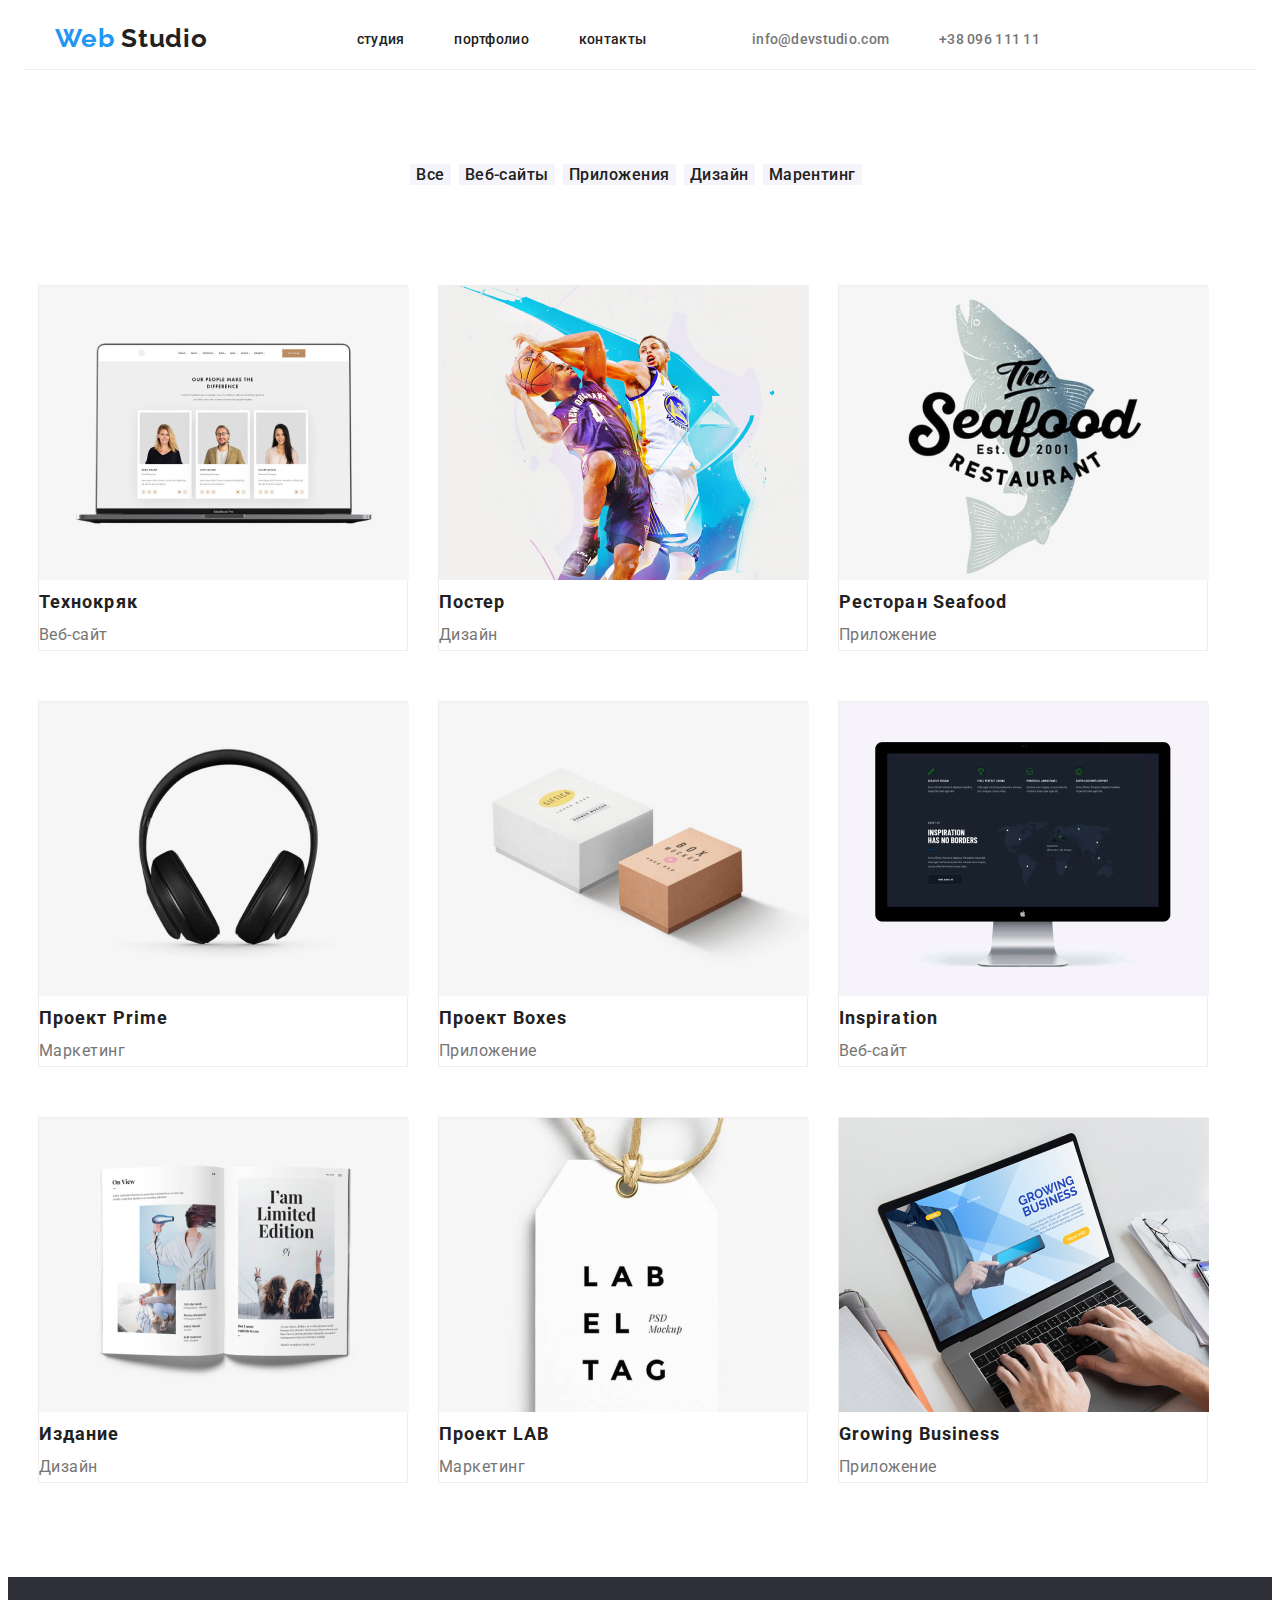
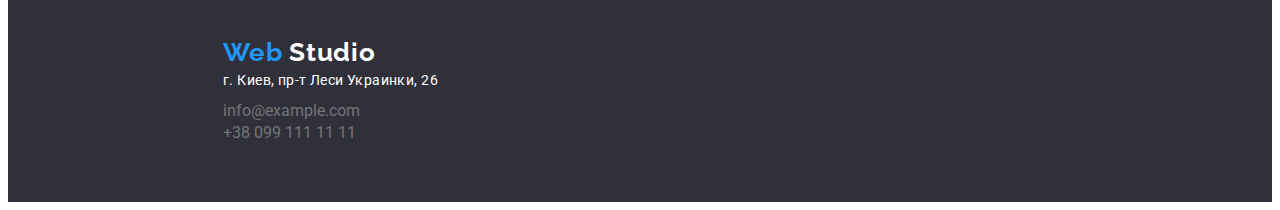
==== portfolio.html @ 95806378 "igormos1" ====
<!DOCTYPE html>
<html lang="en">
<head>
    <meta charset="UTF-8">
    <meta http-equiv="X-UA-Compatible" content="IE=edge">
    <meta name="viewport" content="width=, initial-scale=1.0">
    <title>Document</title>
    <link rel="stylesheet" href="./css/styles.css">
    <link rel="preconnect" href="https://fonts.googleapis.com">
    <link rel="preconnect" href="https://fonts.gstatic.com" crossorigin>
    <link href="https://fonts.googleapis.com/css2?family=Raleway:wght@700&family=Roboto:wght@400;500;700;900&display=swap"
        rel="stylesheet">
</head>
<body>
    <header class="page-heder">

        <div class="container"><a href="./index.html" class="logo">
            <span class="logo-web">Web</span>
            <span class="logo-studio">Studio</span>
        
            <nav>
            <ul class="site-nav">
        
            <li><a href="" class="stud">студия</a></li>
            <li><a href="./portfolio.html" class="portfolio">портфолио</a></li>
            <li><a href="" class="contaction">контакты</a></li>
        
        </ul>
    
        </nav>
    
        
            <ul class="contacts">
                <li><a class="mail" href="mailto:info@devstudio.com">info@devstudio.com</a></li>
                <li><a class="tel" href="tel:+38 096 111 11">+38 096 111 11</a></li>
            </ul>
            

        </div>
        
     </header>

        <section>
            <div class="container-sec">
                    <ul class="but-second">
                 <li class="but-item"><button class="button-second">Все</button></li>
                 <li class="but-item"><button class="button-second">Веб-сайты</button></li>
                 <li class="but-item"><button class="button-second">Приложения</button></li>
                 <li class="but-item"><button class="button-second">Дизайн</button></li>
                 <li class="but-item"><button class="button-second">Марентинг</button></li>
              
              
               </ul>
            </div>
        
        </section>

        <section>
            <ul class="portfolio-type">
                <li class="portfolio-part"><img src="./images/img16.jpg" alt="" width="370">
               <div class="card-name"><h3 class="portfolio-name">Технокряк</h3> </div>
               
                    <div class="card-type"><p class="portfolio-list">Веб-сайт</p> </div>
              
                </li>
               
                <li class="portfolio-part"><img src="./images/img8.jpg" alt="" width="370">
                  <div class="card-name"><h3 class="portfolio-name">Постер</h3></div>
                    
                  <div class="card-type"> <p class="portfolio-list">Дизайн</p><div>
                </li>
                
                
                <li class="portfolio-part"><img src="./images/img9.jpg" alt="" width="370">
                   <div class="card-name"><h3 class="portfolio-name">Ресторан Seafood</h3></div>
                
                   <div class="card-type"><p class="portfolio-list">Приложение</p></div> 
                </li>
                
                
                <li class="portfolio-part"><img src="./images/img10.jpg" alt="" width="370">
               
                  <div class="card-name"><h3 class="portfolio-name">Проект Prime</h3></div>
                  <div class="card-type"><p class="portfolio-list">Маркетинг</p></div> 
               
                </li>
                
                
                <li class="portfolio-part"><img src="./images/img11.jpg" alt="" width="370">
                    <div class="card-name"><h3 class="portfolio-name">Проект Boxes</h3></div>
                    <div class="card-type"><p class="portfolio-list">Приложение</p> </div>
                
                </li>
               
               
                <li class="portfolio-part"><img src="./images/img12.jpg" alt="" width="370">
                  <div class="card-name"><h3 class="portfolio-name">Inspiration</h3></div>
                
                  <div class="card-type"><p class="portfolio-list">Веб-сайт</p></div>
               
                </li>
                
                <li class="portfolio-part"><img src="./images/img13.jpg" alt="" width="370">
                
                  <div class="card-name"><h3 class="portfolio-name">Издание</h3></div>
                   
                  <div class="card-type"><p class="portfolio-list">Дизайн</p></div>
               
                </li>
                
                <li class="portfolio-part"><img src="./images/img14.jpg" alt="" width="370">
                
                   <div class="card-name"><h3 class="portfolio-name">Проект LAB</h3></div>
                
                   <div class="card-type"><p class="portfolio-list">Маркетинг</p></div>
                
                </li>
               
                <li class="portfolio-part"><img src="./images/img15.jpg" alt="" width="370">
                 
                    <div class="card-name"><h3 class="portfolio-name">Growing Business</h3></div>

                    <div class="card-type"><p class="portfolio-list">Приложение</p></div>
               
                </li>
            </ul>
        </section>

        <footer class="footer">
            <div class="container-footer">
            <a href="" class="logo-footer">
                <span class="logo-web">Web</span>
                <span class="studio-footter">Studio</span>
        
                <address class="adres-line">г. Киев, пр-т Леси Украинки, 26</address>
        
                <ul class="contacts-footer">
                    <li><a class="mail" href="">info@example.com</a></li>
                    <li><a class="tel" href="">+38 099 111 11 11</a> </li>
        
                </ul>
        

            </div>
        
        
        
        </footer>
        
        
        
        
        </body>


</body>
</html>
---- css/styles.css ----
:root {
  --primary-text-color: #212121;
  --tittle-text-color: #757575;
  --accent-color: #2196f3;
  --line-color: #ffffff;
  --backbround-coloring: #e5e5e5;
}
a {
  text-decoration: none;
}
ul {
  list-style: none;
  padding: 0;
  margin: 0;
}

body {
  font-family: Roboto;
  background-color: var(--line-color);
  color: var(--primary-text-color);
  list-style: none;
}

.container {
  width: 1200px;
  height: auto;
  padding-right: 15px;
  padding-left: 15px;
  margin-left: auto;
  display: flex;
  justify-content: space-between;
  align-items: center;
}

.logo {
  text-decoration: none;
  display: block;
  color: var(--primary-text-color);
  font-family: Raleway;
  font-style: normal;
  font-weight: bold;
  font-size: 26px;
  line-height: 31px;
  margin: right 93px;
  letter-spacing: 0.03em;
}
.logo:hover,
.logo:focus {
  color: var(--accent-color);
  font-family: raleway;
  text-decoration: none;
  font-weight: bold;
  letter-spacing: 0.03em;
  font-size: 26px;
  text-decoration: none;
  display: block;
}
.site-nav {
  font-weight: 500;
  font-size: 14px;
  line-height: 16px;
  letter-spacing: 0.02em;
  display: flex;
  margin: auto;
}
.site-nav li {
  margin-right: 50px;
}
.contacts {
  font-weight: 500;
  font-size: 14px;
  line-height: 16px;
  letter-spacing: 0.02em;
  display: flex;
}
.tel {
  color: var(--tittle-text-color);
}
.tel:hover {
  color: var(--accent-color);
}
.tel {
  margin-right: 215px;
}

.mail {
  color: var(--tittle-text-color);
}
.mail {
  margin-right: 50px;
}
.mail:hover {
  color: var(--accent-color);
}
.contacts {
  color: var(--tittle-text-color);
}
.contacts:hover {
  color: var(--accent-color);
}
.site-nav:hover {
  color: var(--accent-color);
}
.site-nav {
  text-decoration: none;
  list-style: none;
}

.logo-web {
  color: var(--accent-color);
}
.logo-studio {
  color: var(--primary-text-color);
  margin-right: 93px;
}
.stud {
  color: var(--primary-text-color);
}
.stud:hover {
  color: var(--accent-color);
}
.portfolio {
  color: var(--primary-text-color);
}
.portfolio:hover {
  color: var(--accent-color);
}
.contaction {
  color: var(--primary-text-color);
}
.contaction:hover {
  color: var(--accent-color);
}

.nav {
  display: flex;
  margin-right: 30px;
  align-items: center;
}

.page-heder {
  border-bottom: 1px solid #ececec;
  background-color: var(--line-color);
  width: 1200px;
  padding-right: 15px;
  padding-left: 15px;
  margin: 0 auto;
  padding-bottom: 15px;
  padding-top: 15px;
}
.main-part {
  padding-top: 200px;
  padding-bottom: 280px;
}
.main-text {
  margin-top: 0;
  margin-bottom: 30px;
  text-align: center;
}
.main-part {
  text-align: center;
}
.main-text {
  color: var(--line-color);
  font-weight: 900;
  font-size: 44px;
}
.button-first {
  background-color: var(--accent-color);
  color: var(--line-color);
  font-weight: 700px;
  font-size: 16px;
  line-height: 30px;
  text-align: center;
  letter-spacing: center;
  margin: auto;
  margin-bottom: 200px;
  padding-bottom: 0;
}

.portfolio-name {
  color: var(--primary-text-color);
  font-family: Roboto;
  font-style: normal;
  font-weight: bold;
  font-size: 18px;
  line-height: 36px;
  letter-spacing: 0.06em;
  margin: 0;
  padding: 0;
  text-decoration: none;
}

.portfolio-list {
  color: var(--tittle-text-color);
  font-size: 16px;
  line-height: 30px;
  letter-spacing: 0.03em;
  padding: 0;
  margin: 0;
  text-decoration: none;
}

.portfolio-type {
  list-style: none;
  display: flex;
  flex-wrap: wrap;
  margin: 0;
  padding: 0;
  margin-left: 30px;
  margin-top: 50px;
  margin-bottom: 94px;
}

.portfolio-part {
  width: 370px;
  border: 1px solid #eeeeee;
  box-sizing: border-box;
  margin: left 30px;
  margin-top: 50px;
  margin-right: 30px;
  flex-basis: calc(100% - 90px) / 3;
}
.card-name .card-type {
  padding: 20px 0 4px 24px;
}

.button-second {
  background-color: #f5f4fa;
  color: var(--primary-text-color);
  font-family: Roboto;
  font-style: normal;
  font-weight: 500;
  font-size: 16px;
  line-height: 1, 62;
  text-align: center;
  letter-spacing: 0.03em;
  cursor: pointer;
  border: none;
}
.button-second:hover {
  color: var(--accent-color);
}
.button-second:focus {
  color: var(--line-color);
  background-color: var(--accent-color);
}

.but-item {
  display: flex;
  margin-right: 8px;
  text-align: center;
}
.but-second {
  display: flex;
  justify-content: center;
  margin-top: 94px;
  margin-bottom: 50px;
}

.container-se {
  width: 1200px;
  margin-right: px;
  margin-left: auto;
  display: flex;
  align-items: center;
  margin-top: 94px;
  margin-bottom: 50px;
}

.main-part {
  background-color: #2f303a;
  color: var(--line-color);
}

.section-tittle-list {
  list-style: none;
  display: flex;
  justify-content: center;
  padding: 0px;
  margin: 0px;
  padding-top: 94px;
  padding-bottom: 94px;
}
.section-tittle-list :not(:last-child) {
  margin-right: 30px;
}

.infotmation {
  display: flex;
  margin: 0px;
  padding: 0px;
  display: flex;
  width: 270px;
}
.informing {
  color: var(--primary-text-color);
  font-weight: bold;
  font-size: 14px;
  line-height: 16px;
}

.some-text {
  color: var(--tittle-text-color);
  font-weight: normal;
  font-size: 14px;
  line-height: 24px;
}

.work {
  margin: 0px;
  padding: 0px;
  padding-top: 0px;
  padding-bottom: 50px;
}
.foto-list {
  background-color: var(--line-color);
  list-style: none;

  display: flex;
  justify-content: center;
  padding: 0px;
  margin: 0px;
  padding-top: 50px;
}
.foto-list :not(:last-child) {
  margin-right: 30px;
}
.team-list {
  list-style: none;
  display: flex;
  justify-content: center;
  padding: 0px;
  margin: 0px;
  padding-top: 50px;
  padding-bottom: 94px;
}
.team-list .team-item :not(:last-child) {
  margin-right: 30px;
}

.team-container {
  background-color: #f5f4fa;
  padding-top: 94px;
  padding-bottom: 94px;
}
.work-part {
  color: var(--primary-text-color);
  font-weight: bold;
  font-size: 36px;
  line-height: 42px;
  list-style: none;
  justify-content: center;
  padding: 0px;
  margin: 0px;
  padding-top: 94px;
  padding-bottom: 50px;
  display: flex;
}

.member-first {
  color: var(--primary-text-color);
  font-weight: 500;
  font-size: 16px;
  line-height: 1, 19px;
  text-align: center;
  letter-spacing: 0.03em;
}
.who-is {
  color: var(--tittle-text-color);
  font-size: 16px;
  line-height: 1, 19px;
  letter-spacing: 0.03em;
  text-align: center;
}

.footer {
  background-color: #2f303a;
}
.adres-line {
  color: var(--line-color);
  font-family: Roboto;
  font-style: normal;
  font-weight: normal;
  font-size: 14px;
  line-height: 24px;

  letter-spacing: 0.03em;
}
.studio-footter {
  color: var(--line-color);
}
.logo-footer {
  font-family: Raleway;
  font-style: normal;
  font-weight: bold;
  font-size: 26px;
  line-height: 31px;
  letter-spacing: 0.03em;
  margin: bottom 20px;
}

.contaction-footer {
  color: rgba(255, 255, 255, 0.6);
  font-size: 14px;
  line-height: 24px;
  font-weight: 500;
  font-size: 14px;
  line-height: 16px;
  letter-spacing: 0.02em;
}
.footer {
  padding-top: 60px;
  padding-bottom: 60px;
  padding-left: 215px;
}
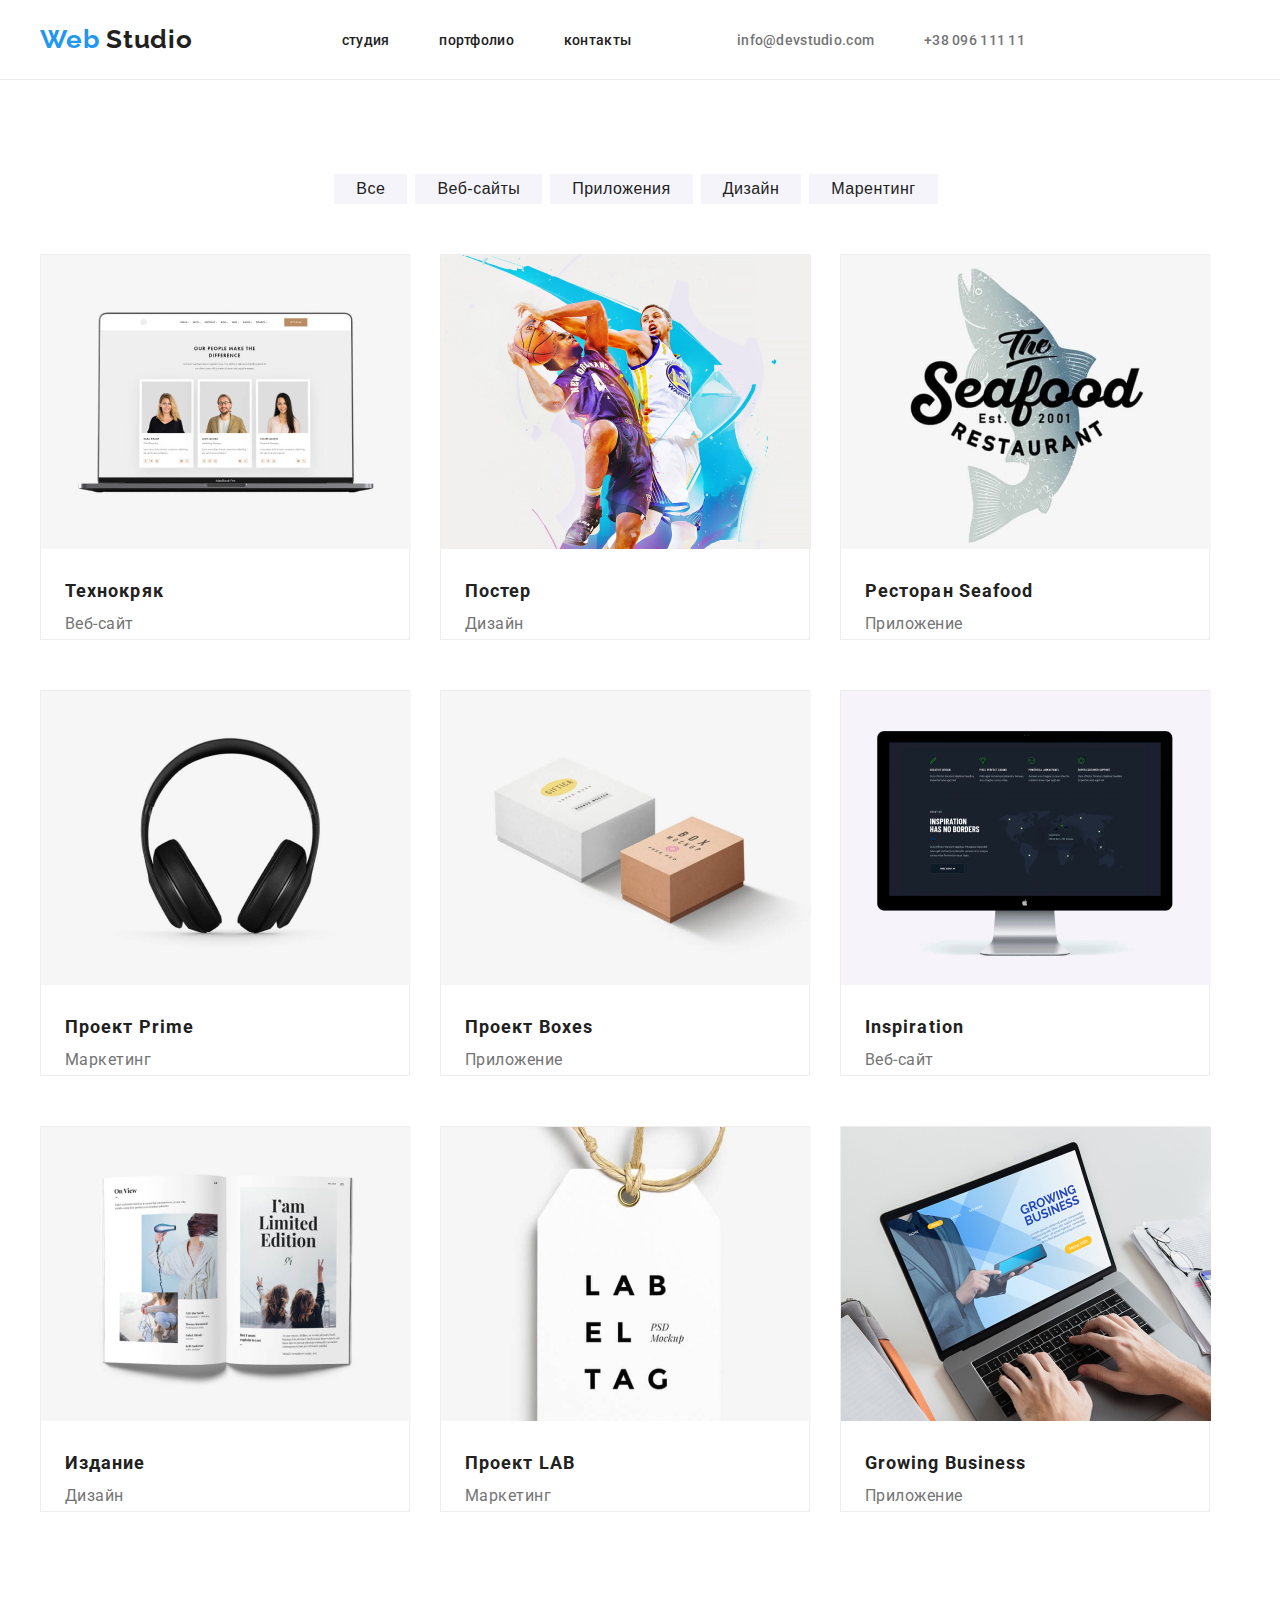
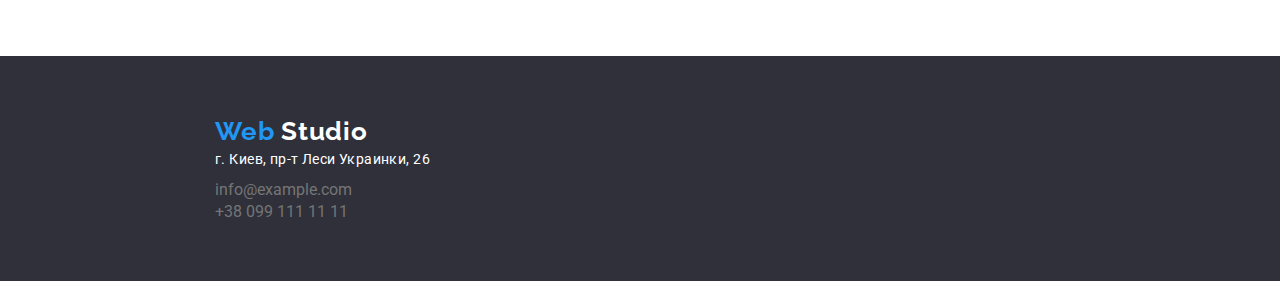
==== commit 571e49bf: "igormos1" ====
--- a/portfolio.html
+++ b/portfolio.html
@@ -40,9 +40,9 @@
         
      </header>
 
-        <section>
-            <div class="container-sec">
-                    <ul class="but-second">
+        <section class="main-pact">
+            <div class="container-se">
+                <ul class="but-second">
                  <li class="but-item"><button class="button-second">Все</button></li>
                  <li class="but-item"><button class="button-second">Веб-сайты</button></li>
                  <li class="but-item"><button class="button-second">Приложения</button></li>
@@ -51,79 +51,91 @@
               
               
                </ul>
-            </div>
         
-        </section>
+        
 
-        <section>
+        
             <ul class="portfolio-type">
                 <li class="portfolio-part"><img src="./images/img16.jpg" alt="" width="370">
-               <div class="card-name"><h3 class="portfolio-name">Технокряк</h3> </div>
-               
-                    <div class="card-type"><p class="portfolio-list">Веб-сайт</p> </div>
+               <div class="card-name">
+                   <h3 class="portfolio-name">Технокряк</h3> 
+                     
+                        <p class="portfolio-list">Веб-сайт</p> 
+                    </div>
               
                 </li>
                
                 <li class="portfolio-part"><img src="./images/img8.jpg" alt="" width="370">
-                  <div class="card-name"><h3 class="portfolio-name">Постер</h3></div>
+                  <div class="card-name">
+                      <h3 class="portfolio-name">Постер</h3>
                     
-                  <div class="card-type"> <p class="portfolio-list">Дизайн</p><div>
+                   <p class="portfolio-list">Дизайн</p><div>
                 </li>
                 
                 
                 <li class="portfolio-part"><img src="./images/img9.jpg" alt="" width="370">
-                   <div class="card-name"><h3 class="portfolio-name">Ресторан Seafood</h3></div>
+                   <div class="card-name">
+                       <h3 class="portfolio-name">Ресторан Seafood</h3>
                 
-                   <div class="card-type"><p class="portfolio-list">Приложение</p></div> 
+                   <p class="portfolio-list">Приложение</p></div> 
                 </li>
                 
                 
                 <li class="portfolio-part"><img src="./images/img10.jpg" alt="" width="370">
                
-                  <div class="card-name"><h3 class="portfolio-name">Проект Prime</h3></div>
-                  <div class="card-type"><p class="portfolio-list">Маркетинг</p></div> 
+                  <div class="card-name">
+                      <h3 class="portfolio-name">Проект Prime</h3>
+                  <p class="portfolio-list">Маркетинг</p></div> 
                
                 </li>
                 
                 
                 <li class="portfolio-part"><img src="./images/img11.jpg" alt="" width="370">
-                    <div class="card-name"><h3 class="portfolio-name">Проект Boxes</h3></div>
-                    <div class="card-type"><p class="portfolio-list">Приложение</p> </div>
+                    <div class="card-name">
+                        <h3 class="portfolio-name">Проект Boxes</h3>
+                    <p class="portfolio-list">Приложение</p> </div>
                 
                 </li>
                
                
                 <li class="portfolio-part"><img src="./images/img12.jpg" alt="" width="370">
-                  <div class="card-name"><h3 class="portfolio-name">Inspiration</h3></div>
+                  <div class="card-name">
+                      <h3 class="portfolio-name">Inspiration</h3>
                 
-                  <div class="card-type"><p class="portfolio-list">Веб-сайт</p></div>
+                  <p class="portfolio-list">Веб-сайт</p></div>
                
                 </li>
                 
                 <li class="portfolio-part"><img src="./images/img13.jpg" alt="" width="370">
                 
-                  <div class="card-name"><h3 class="portfolio-name">Издание</h3></div>
+                  <div class="card-name"><h3 class="portfolio-name">Издание</h3>
                    
-                  <div class="card-type"><p class="portfolio-list">Дизайн</p></div>
+                  <p class="portfolio-list">Дизайн</p></div>
                
                 </li>
                 
                 <li class="portfolio-part"><img src="./images/img14.jpg" alt="" width="370">
                 
-                   <div class="card-name"><h3 class="portfolio-name">Проект LAB</h3></div>
+                   <div class="card-name">
+                       <h3 class="portfolio-name">Проект LAB</h3>
                 
-                   <div class="card-type"><p class="portfolio-list">Маркетинг</p></div>
+                   <p class="portfolio-list">Маркетинг</p></div>
                 
                 </li>
                
                 <li class="portfolio-part"><img src="./images/img15.jpg" alt="" width="370">
                  
-                    <div class="card-name"><h3 class="portfolio-name">Growing Business</h3></div>
+                    <div class="card-name">
+                        <h3 class="portfolio-name">Growing Business</h3>
 
-                    <div class="card-type"><p class="portfolio-list">Приложение</p></div>
+                    <p class="portfolio-list">Приложение</p></div>
                
                 </li>
             </ul>
+            
+            </div>
+                    
+
         </section>
 
         <footer class="footer">
--- a/css/styles.css
+++ b/css/styles.css
@@ -19,6 +19,7 @@
   background-color: var(--line-color);
   color: var(--primary-text-color);
   list-style: none;
+  margin: 0;
 }
 
 .container {
@@ -26,7 +27,10 @@
   height: auto;
   padding-right: 15px;
   padding-left: 15px;
+  padding-bottom: 24px;
+  padding-top: 24px;
   margin-left: auto;
+  margin-right: auto;
   display: flex;
   justify-content: space-between;
   align-items: center;
@@ -41,7 +45,7 @@
   font-weight: bold;
   font-size: 26px;
   line-height: 31px;
-  margin: right 93px;
+
   letter-spacing: 0.03em;
 }
 .logo:hover,
@@ -134,23 +138,18 @@
 
 .nav {
   display: flex;
-  margin-right: 30px;
   align-items: center;
 }
 
 .page-heder {
   border-bottom: 1px solid #ececec;
   background-color: var(--line-color);
-  width: 1200px;
-  padding-right: 15px;
-  padding-left: 15px;
+
   margin: 0 auto;
-  padding-bottom: 15px;
-  padding-top: 15px;
 }
 .main-part {
   padding-top: 200px;
-  padding-bottom: 280px;
+  padding-bottom: 200px;
 }
 .main-text {
   margin-top: 0;
@@ -172,9 +171,7 @@
   font-size: 16px;
   line-height: 30px;
   text-align: center;
-  letter-spacing: center;
   margin: auto;
-  margin-bottom: 200px;
   padding-bottom: 0;
 }
 
@@ -207,9 +204,7 @@
   flex-wrap: wrap;
   margin: 0;
   padding: 0;
-  margin-left: 30px;
-  margin-top: 50px;
-  margin-bottom: 94px;
+  margin-left: 0;
 }
 
 .portfolio-part {
@@ -222,14 +217,17 @@
   flex-basis: calc(100% - 90px) / 3;
 }
 .card-name .card-type {
-  padding: 20px 0 4px 24px;
-}
-
+  padding: 20px 24px 0 24px;
+}
+.card-name {
+  padding: 20px 24px 0 24px;
+}
+.card-type {
+  padding: 20px 0 20px 24px;
+}
 .button-second {
   background-color: #f5f4fa;
   color: var(--primary-text-color);
-  font-family: Roboto;
-  font-style: normal;
   font-weight: 500;
   font-size: 16px;
   line-height: 1, 62;
@@ -237,6 +235,7 @@
   letter-spacing: 0.03em;
   cursor: pointer;
   border: none;
+  padding: 6px 22px 6px 22px;
 }
 .button-second:hover {
   color: var(--accent-color);
@@ -254,18 +253,16 @@
 .but-second {
   display: flex;
   justify-content: center;
+}
+
+.container-se {
+  width: 1200px;
+  margin-right: auto;
+  margin-left: auto;
   margin-top: 94px;
   margin-bottom: 50px;
-}
-
-.container-se {
-  width: 1200px;
-  margin-right: px;
-  margin-left: auto;
-  display: flex;
+  justify-content: space-between;
   align-items: center;
-  margin-top: 94px;
-  margin-bottom: 50px;
 }
 
 .main-part {
@@ -279,20 +276,19 @@
   justify-content: center;
   padding: 0px;
   margin: 0px;
+}
+.section-tittle-list :not(:last-child) {
+  margin-right: 30px;
+}
+
+.information {
+  display: flex;
+  margin: 0px;
+  padding: 0px;
+  display: flex;
   padding-top: 94px;
   padding-bottom: 94px;
 }
-.section-tittle-list :not(:last-child) {
-  margin-right: 30px;
-}
-
-.infotmation {
-  display: flex;
-  margin: 0px;
-  padding: 0px;
-  display: flex;
-  width: 270px;
-}
 .informing {
   color: var(--primary-text-color);
   font-weight: bold;
@@ -311,7 +307,7 @@
   margin: 0px;
   padding: 0px;
   padding-top: 0px;
-  padding-bottom: 50px;
+  padding-bottom: 94px;
 }
 .foto-list {
   background-color: var(--line-color);
@@ -332,8 +328,6 @@
   justify-content: center;
   padding: 0px;
   margin: 0px;
-  padding-top: 50px;
-  padding-bottom: 94px;
 }
 .team-list .team-item :not(:last-child) {
   margin-right: 30px;
@@ -353,9 +347,8 @@
   justify-content: center;
   padding: 0px;
   margin: 0px;
-  padding-top: 94px;
+  display: flex;
   padding-bottom: 50px;
-  display: flex;
 }
 
 .member-first {
@@ -414,3 +407,14 @@
   padding-bottom: 60px;
   padding-left: 215px;
 }
+
+.main-pact {
+  padding-bottom: 94px;
+  display: flex;
+}
+.container-footer {
+  width: 1200px;
+  height: auto;
+  margin-left: auto;
+  margin-right: auto;
+}
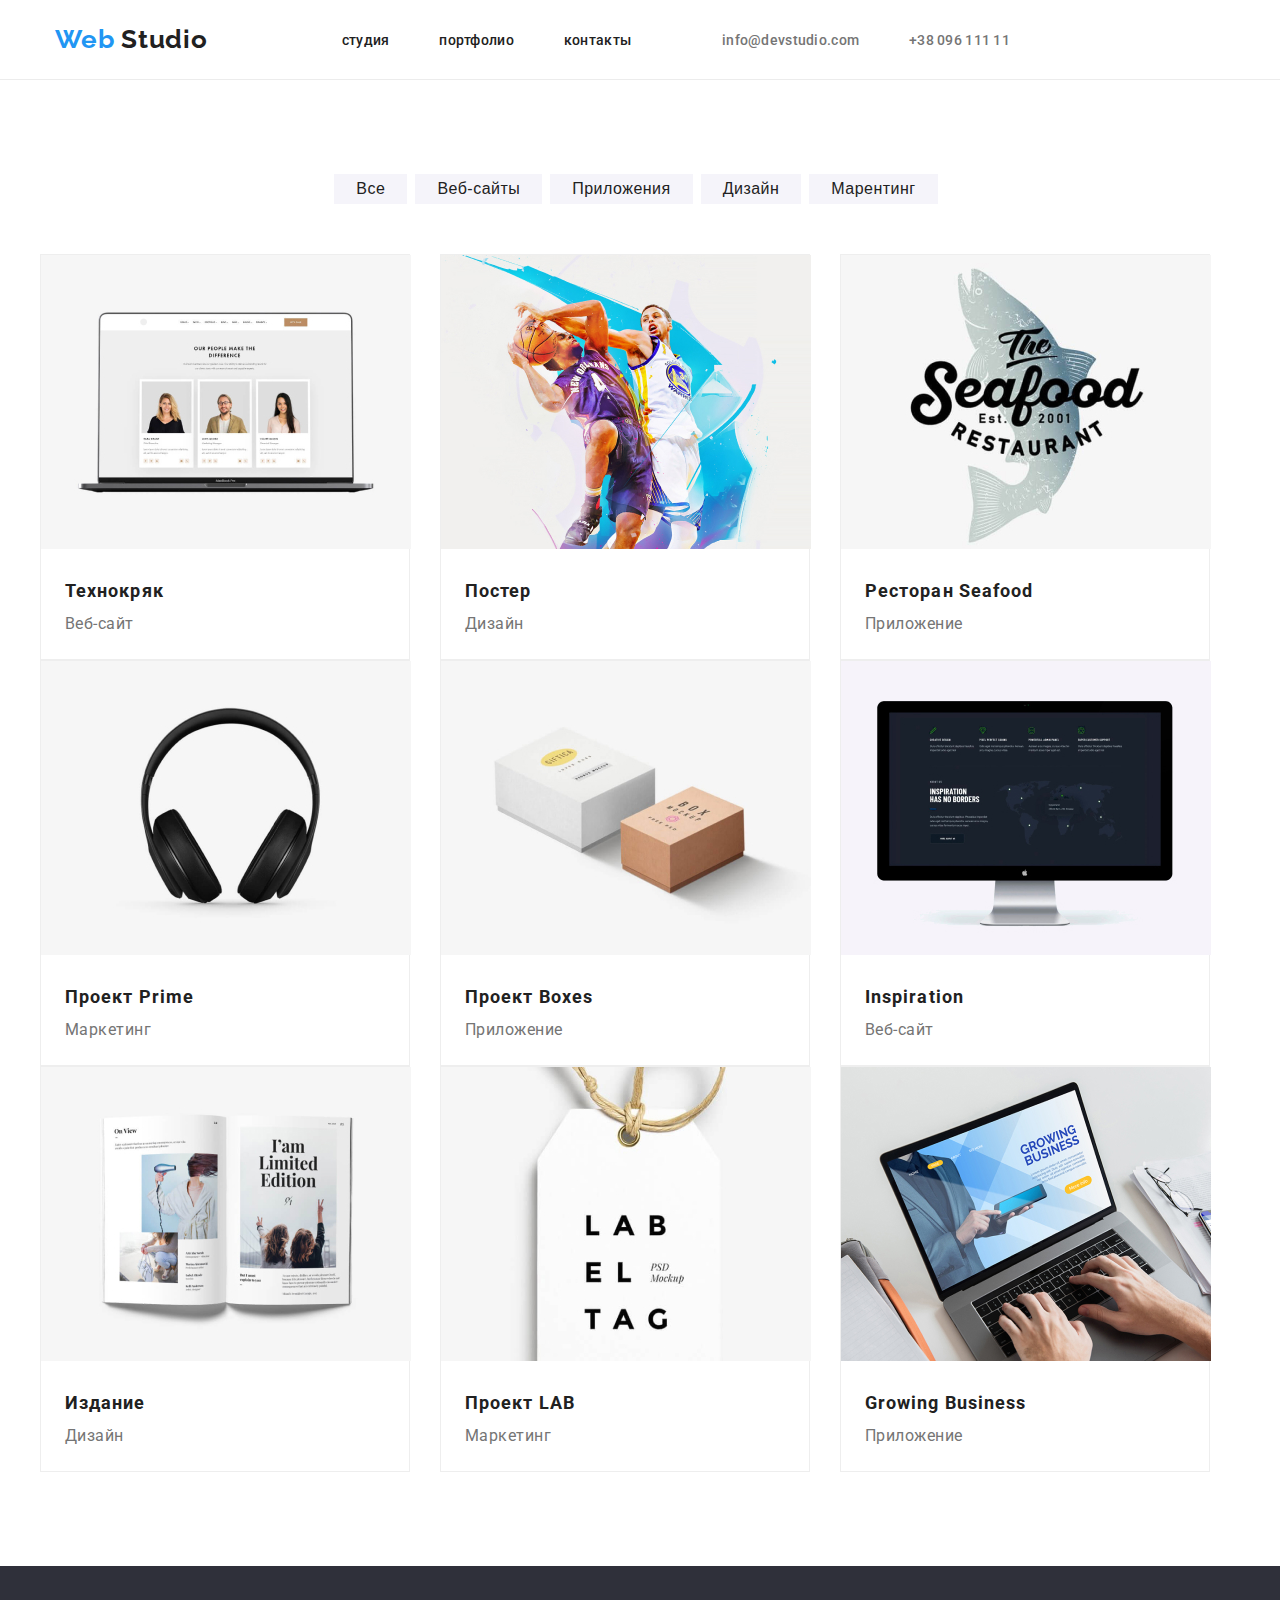
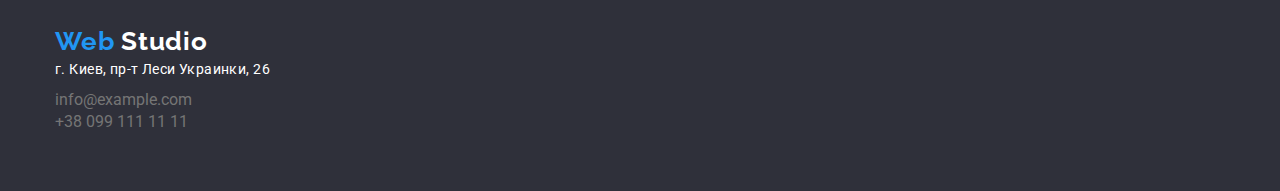
==== commit f157f007: "igormos1" ====
--- a/portfolio.html
+++ b/portfolio.html
@@ -14,20 +14,22 @@
 <body>
     <header class="page-heder">
 
-        <div class="container"><a href="./index.html" class="logo">
+        <div class="container">
+            <div class="vision">
+                <a href="./index.html" class="logo">
             <span class="logo-web">Web</span>
             <span class="logo-studio">Studio</span>
         
-            <nav>
-            <ul class="site-nav">
+            <nav class="navi">
+                <ul class="site-nav">
         
-            <li><a href="" class="stud">студия</a></li>
-            <li><a href="./portfolio.html" class="portfolio">портфолио</a></li>
-            <li><a href="" class="contaction">контакты</a></li>
+                    <li><a href="" class="stud">студия</a></li>
+                    <li><a href="./portfolio.html" class="portfolio">портфолио</a></li>
+                    <li><a href="" class="contaction">контакты</a></li>
         
-        </ul>
+                </ul>
     
-        </nav>
+            </nav>
     
         
             <ul class="contacts">
@@ -36,11 +38,14 @@
             </ul>
             
 
+            </div>
+            
+
         </div>
         
      </header>
 
-        <section class="main-pact">
+        <section class="some-pact">
             <div class="container-se">
                 <ul class="but-second">
                  <li class="but-item"><button class="button-second">Все</button></li>
@@ -139,7 +144,7 @@
         </section>
 
         <footer class="footer">
-            <div class="container-footer">
+            <div class="container">
             <a href="" class="logo-footer">
                 <span class="logo-web">Web</span>
                 <span class="studio-footter">Studio</span>
--- a/css/styles.css
+++ b/css/styles.css
@@ -27,15 +27,19 @@
   height: auto;
   padding-right: 15px;
   padding-left: 15px;
-  padding-bottom: 24px;
-  padding-top: 24px;
   margin-left: auto;
   margin-right: auto;
+  box-sizing: border-box;
+}
+.navi {
+  display: flex;
+}
+.vision {
   display: flex;
   justify-content: space-between;
   align-items: center;
-}
-
+  padding: 24px 0;
+}
 .logo {
   text-decoration: none;
   display: block;
@@ -76,6 +80,9 @@
   line-height: 16px;
   letter-spacing: 0.02em;
   display: flex;
+}
+.contacts li {
+  text-align: right;
 }
 .tel {
   color: var(--tittle-text-color);
@@ -212,7 +219,6 @@
   border: 1px solid #eeeeee;
   box-sizing: border-box;
   margin: left 30px;
-  margin-top: 50px;
   margin-right: 30px;
   flex-basis: calc(100% - 90px) / 3;
 }
@@ -220,7 +226,7 @@
   padding: 20px 24px 0 24px;
 }
 .card-name {
-  padding: 20px 24px 0 24px;
+  padding: 20px 24px 20px 24px;
 }
 .card-type {
   padding: 20px 0 20px 24px;
@@ -253,123 +259,123 @@
 .but-second {
   display: flex;
   justify-content: center;
+  margin-bottom: 50px;
 }
 
 .container-se {
   width: 1200px;
   margin-right: auto;
   margin-left: auto;
-  margin-top: 94px;
+  align-items: center;
+}
+
+.main-part {
+  background-color: #2f303a;
+  color: var(--line-color);
+}
+
+.section-tittle-list {
+  list-style: none;
+  display: flex;
+  justify-content: center;
+  padding: 0px;
+  margin: 0px;
+}
+.section-tittle-list:not(:last-child) {
+  margin-right: 30px;
+}
+
+.information {
+  display: flex;
+  margin: 0px;
+  padding: 0px;
+  display: flex;
+  padding-top: 94px;
+  padding-bottom: 94px;
+}
+.informing {
+  color: var(--primary-text-color);
+  font-weight: bold;
+  font-size: 14px;
+  line-height: 16px;
+}
+
+.some-text {
+  color: var(--tittle-text-color);
+  font-weight: normal;
+  font-size: 14px;
+  line-height: 1.7;
+}
+
+.work {
+  margin: 0px;
+  padding: 0px;
+  padding-top: 0px;
+  padding-bottom: 94px;
+}
+.foto-list {
+  background-color: var(--line-color);
+  list-style: none;
+
+  display: flex;
+  justify-content: center;
+  padding: 0px;
+  margin: 0px;
+}
+.foto-list :not(:last-child) {
+  margin-right: 30px;
+}
+.team-list {
+  list-style: none;
+  display: flex;
+  justify-content: center;
+  padding: 0px;
+  margin: 0px;
+}
+.team {
+  padding-bottom: 50px;
+}
+.team-list .team-item:not(:last-child) {
+  margin-right: 30px;
+}
+
+.work-part {
+  color: var(--primary-text-color);
+  font-weight: bold;
+  font-size: 36px;
+  line-height: 42px;
+  list-style: none;
+  justify-content: center;
+  padding: 0px;
+  margin: 0px;
+  display: flex;
   margin-bottom: 50px;
+}
+
+.member-first {
+  color: var(--primary-text-color);
+  font-weight: 500;
+  font-size: 16px;
+  line-height: 1.18;
+  text-align: center;
+  letter-spacing: 0.03em;
+}
+.who-is {
+  color: var(--tittle-text-color);
+  font-size: 16px;
+  line-height: 1, 19px;
+  letter-spacing: 0.03em;
+  text-align: center;
+}
+
+.footer {
+  background-color: #2f303a;
+  display: flex;
   justify-content: space-between;
   align-items: center;
-}
-
-.main-part {
-  background-color: #2f303a;
-  color: var(--line-color);
-}
-
-.section-tittle-list {
-  list-style: none;
-  display: flex;
-  justify-content: center;
-  padding: 0px;
-  margin: 0px;
-}
-.section-tittle-list :not(:last-child) {
-  margin-right: 30px;
-}
-
-.information {
-  display: flex;
-  margin: 0px;
-  padding: 0px;
-  display: flex;
-  padding-top: 94px;
-  padding-bottom: 94px;
-}
-.informing {
-  color: var(--primary-text-color);
-  font-weight: bold;
-  font-size: 14px;
-  line-height: 16px;
-}
-
-.some-text {
-  color: var(--tittle-text-color);
-  font-weight: normal;
-  font-size: 14px;
-  line-height: 24px;
-}
-
-.work {
-  margin: 0px;
-  padding: 0px;
-  padding-top: 0px;
-  padding-bottom: 94px;
-}
-.foto-list {
-  background-color: var(--line-color);
-  list-style: none;
-
-  display: flex;
-  justify-content: center;
-  padding: 0px;
-  margin: 0px;
-  padding-top: 50px;
-}
-.foto-list :not(:last-child) {
-  margin-right: 30px;
-}
-.team-list {
-  list-style: none;
-  display: flex;
-  justify-content: center;
-  padding: 0px;
-  margin: 0px;
-}
-.team-list .team-item :not(:last-child) {
-  margin-right: 30px;
-}
-
-.team-container {
-  background-color: #f5f4fa;
-  padding-top: 94px;
-  padding-bottom: 94px;
-}
-.work-part {
-  color: var(--primary-text-color);
-  font-weight: bold;
-  font-size: 36px;
-  line-height: 42px;
-  list-style: none;
-  justify-content: center;
-  padding: 0px;
-  margin: 0px;
-  display: flex;
-  padding-bottom: 50px;
-}
-
-.member-first {
-  color: var(--primary-text-color);
-  font-weight: 500;
-  font-size: 16px;
-  line-height: 1, 19px;
-  text-align: center;
-  letter-spacing: 0.03em;
-}
-.who-is {
-  color: var(--tittle-text-color);
-  font-size: 16px;
-  line-height: 1, 19px;
-  letter-spacing: 0.03em;
-  text-align: center;
-}
-
-.footer {
-  background-color: #2f303a;
-}
+  box-sizing: border-box;
+}
+
 .adres-line {
   color: var(--line-color);
   font-family: Roboto;
@@ -405,16 +411,9 @@
 .footer {
   padding-top: 60px;
   padding-bottom: 60px;
-  padding-left: 215px;
-}
-
-.main-pact {
-  padding-bottom: 94px;
-  display: flex;
-}
-.container-footer {
-  width: 1200px;
-  height: auto;
-  margin-left: auto;
-  margin-right: auto;
-}
+}
+
+.some-pact {
+  padding: 94px 0;
+  display: flex;
+}
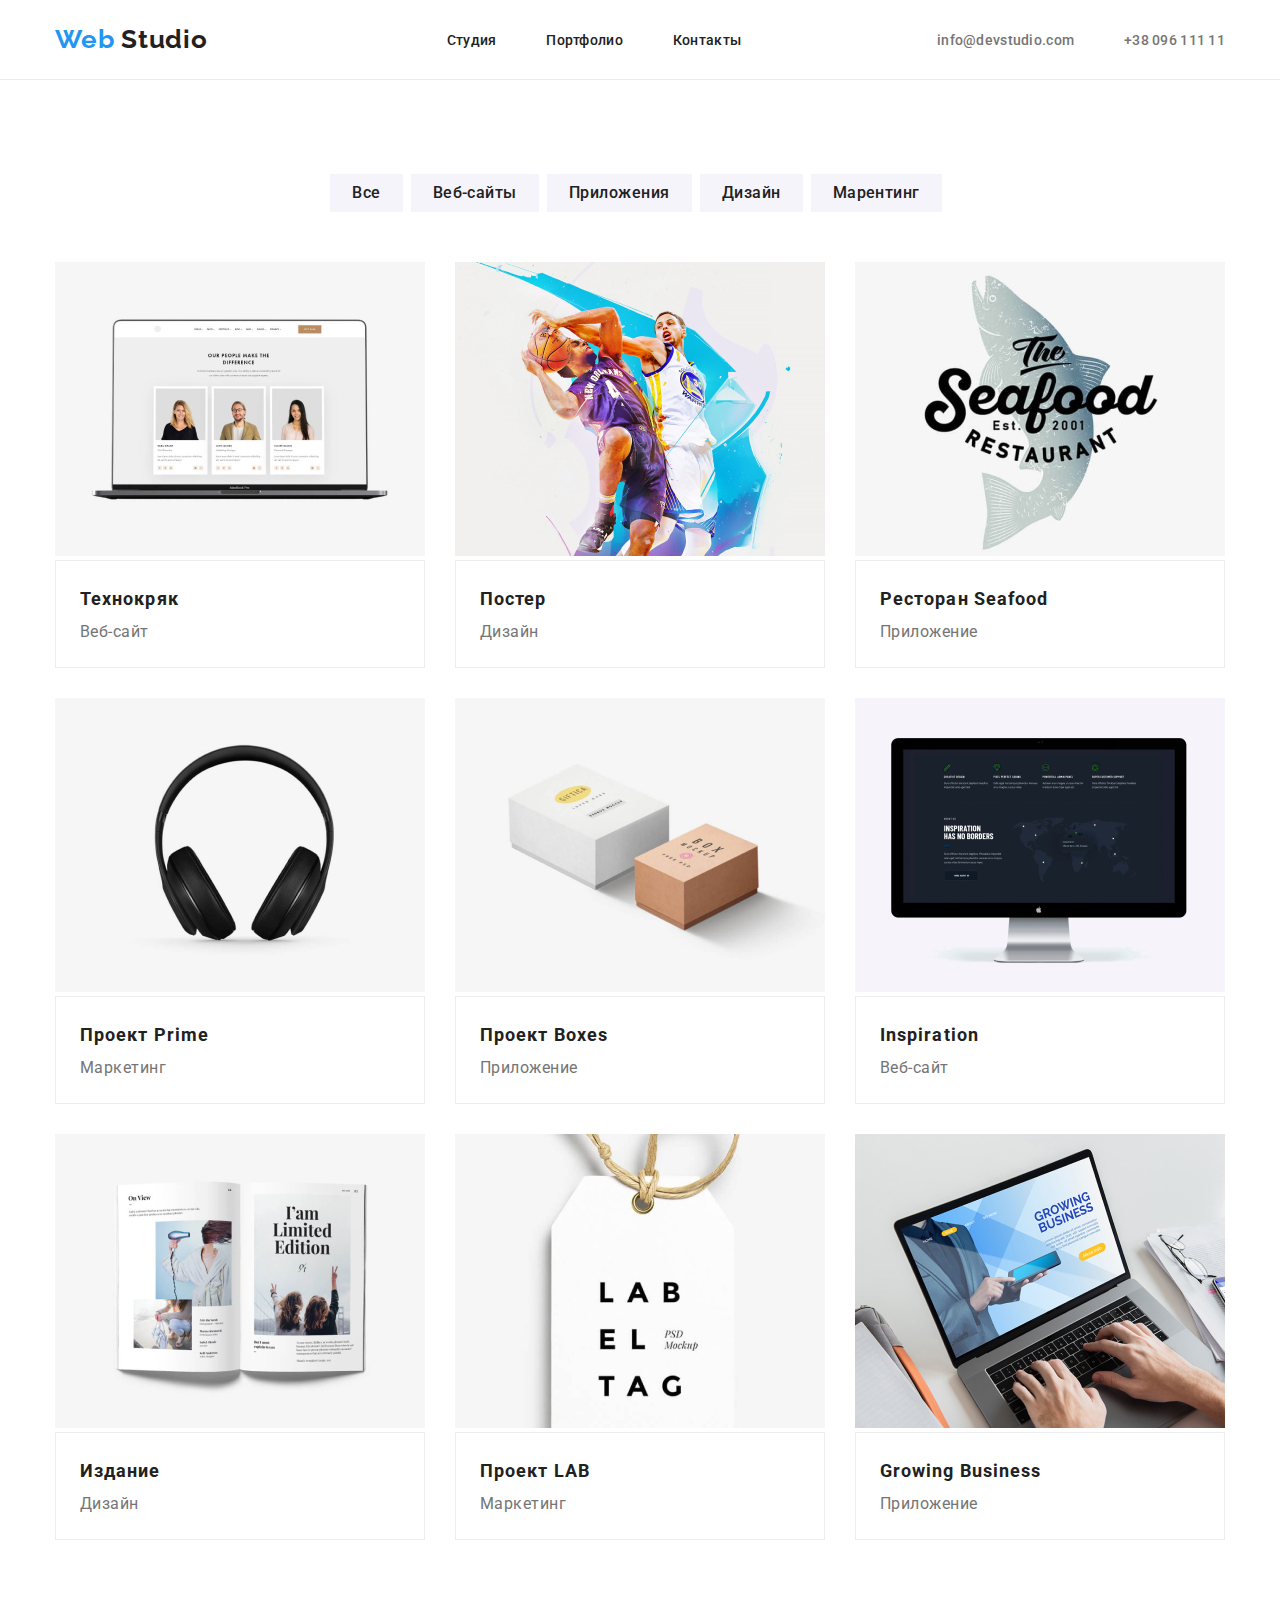
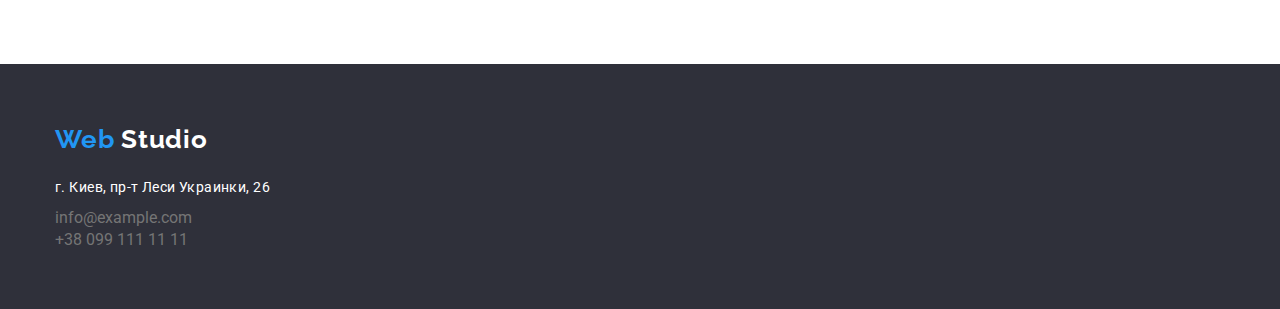
==== commit 5ace2769: "igormos1" ====
--- a/portfolio.html
+++ b/portfolio.html
@@ -23,9 +23,9 @@
             <nav class="navi">
                 <ul class="site-nav">
         
-                    <li><a href="" class="stud">студия</a></li>
-                    <li><a href="./portfolio.html" class="portfolio">портфолио</a></li>
-                    <li><a href="" class="contaction">контакты</a></li>
+                    <li><a href="" class="stud">Студия</a></li>
+                    <li><a href="./portfolio.html" class="portfolio">Портфолио</a></li>
+                    <li><a href="" class="contaction">Контакты</a></li>
         
                 </ul>
     
--- a/css/styles.css
+++ b/css/styles.css
@@ -90,18 +90,28 @@
 .tel:hover {
   color: var(--accent-color);
 }
-.tel {
-  margin-right: 215px;
-}
 
 .mail {
   color: var(--tittle-text-color);
 }
 .mail {
   margin-right: 50px;
+  margin-bottom: 9px;
 }
 .mail:hover {
   color: var(--accent-color);
+}
+.mail-foot {
+  color: var(--tittle-text-color);
+}
+.mail-foot:hover {
+  color: var(--accent-color);
+  margin-top: 9px;
+  margin-bottom: 9px;
+}
+.mail-foot {
+  margin-top: 9px;
+  margin-bottom: 9px;
 }
 .contacts {
   color: var(--tittle-text-color);
@@ -174,12 +184,15 @@
 .button-first {
   background-color: var(--accent-color);
   color: var(--line-color);
-  font-weight: 700px;
+  width: 200px;
+  height: 50px;
   font-size: 16px;
   line-height: 30px;
   text-align: center;
   margin: auto;
-  padding-bottom: 0;
+  padding: 10px 32px;
+  box-shadow: 0px 4px 4px rgba(0, 0, 0, 0.15);
+  border-radius: 4px;
 }
 
 .portfolio-name {
@@ -211,22 +224,28 @@
   flex-wrap: wrap;
   margin: 0;
   padding: 0;
-  margin-left: 0;
+  margin-left: -30px;
+}
+.tittle {
+  width: 270px;
+}
+.tittle:not(:last-child) {
+  margin-right: 30px;
 }
 
 .portfolio-part {
   width: 370px;
-  border: 1px solid #eeeeee;
   box-sizing: border-box;
-  margin: left 30px;
-  margin-right: 30px;
+  margin-left: 30px;
   flex-basis: calc(100% - 90px) / 3;
+  margin-bottom: 30px;
 }
 .card-name .card-type {
   padding: 20px 24px 0 24px;
 }
 .card-name {
   padding: 20px 24px 20px 24px;
+  border: 1px solid #eeeeee;
 }
 .card-type {
   padding: 20px 0 20px 24px;
@@ -236,12 +255,14 @@
   color: var(--primary-text-color);
   font-weight: 500;
   font-size: 16px;
-  line-height: 1, 62;
   text-align: center;
   letter-spacing: 0.03em;
   cursor: pointer;
   border: none;
   padding: 6px 22px 6px 22px;
+  font-family: Roboto;
+  font-style: normal;
+  line-height: 1.62;
 }
 .button-second:hover {
   color: var(--accent-color);
@@ -267,6 +288,9 @@
   margin-right: auto;
   margin-left: auto;
   align-items: center;
+  box-sizing: border-box;
+  padding-left: 15px;
+  padding-right: 15px;
 }
 
 .main-part {
@@ -333,12 +357,17 @@
   margin: 0px;
 }
 .team {
-  padding-bottom: 50px;
+  padding-bottom: 94px;
+  padding-top: 94px;
+  background-color: #f5f4fa;
 }
 .team-list .team-item:not(:last-child) {
   margin-right: 30px;
 }
-
+.team-item {
+  border: 1px solid#eeeeee;
+  background-color: var(--line-color);
+}
 .work-part {
   color: var(--primary-text-color);
   font-weight: bold;
@@ -383,6 +412,7 @@
   font-weight: normal;
   font-size: 14px;
   line-height: 24px;
+  margin-top: 20px;
 
   letter-spacing: 0.03em;
 }
@@ -396,13 +426,11 @@
   font-size: 26px;
   line-height: 31px;
   letter-spacing: 0.03em;
-  margin: bottom 20px;
+  margin-bottom: 20px;
 }
 
 .contaction-footer {
   color: rgba(255, 255, 255, 0.6);
-  font-size: 14px;
-  line-height: 24px;
   font-weight: 500;
   font-size: 14px;
   line-height: 16px;
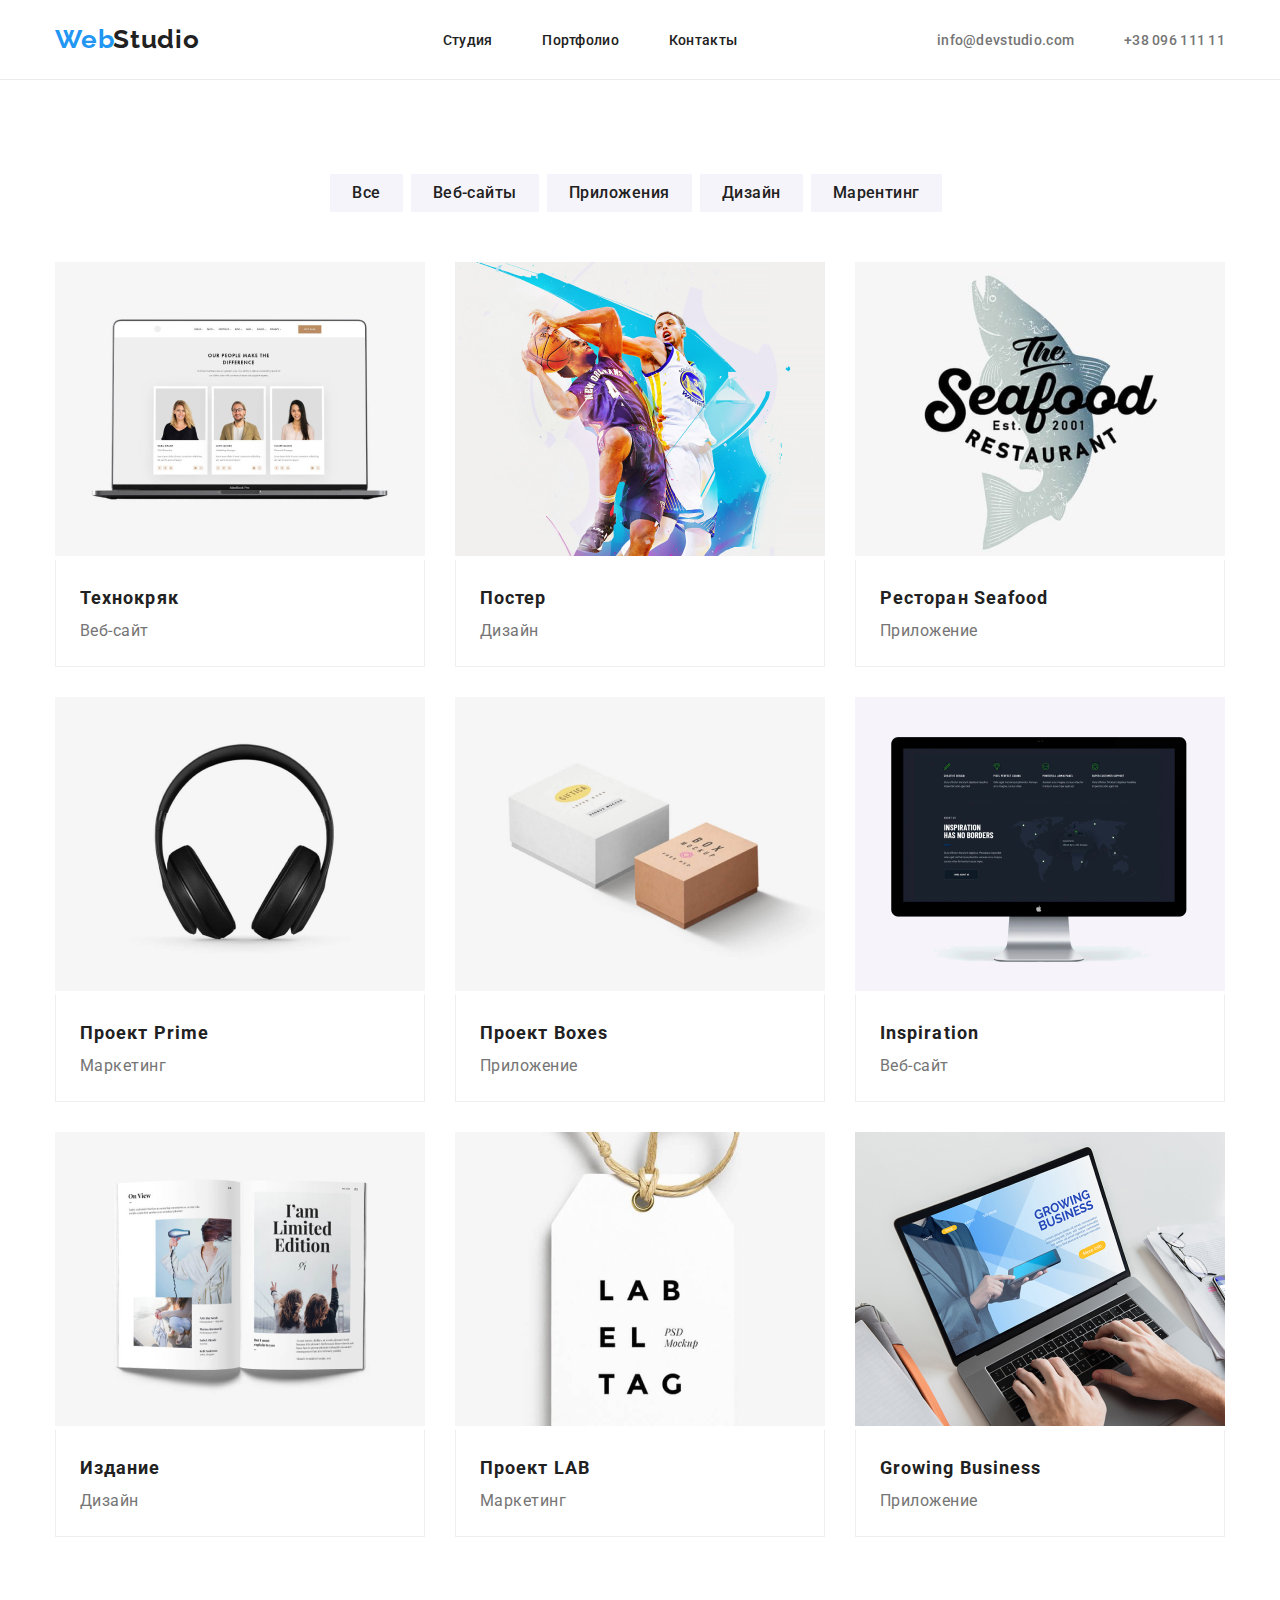
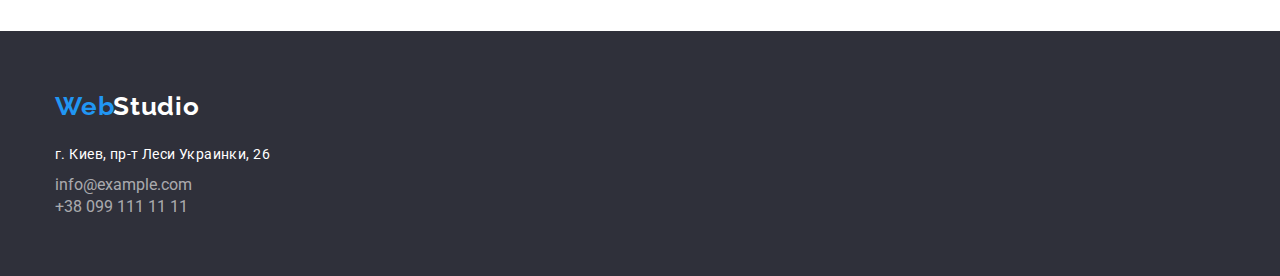
==== commit ab714bea: "igormos1" ====
--- a/portfolio.html
+++ b/portfolio.html
@@ -33,8 +33,8 @@
     
         
             <ul class="contacts">
-                <li><a class="mail" href="mailto:info@devstudio.com">info@devstudio.com</a></li>
-                <li><a class="tel" href="tel:+38 096 111 11">+38 096 111 11</a></li>
+                <li><a class="mail-hed" href="mailto:info@devstudio.com">info@devstudio.com</a></li>
+                <li><a class="tel-hed" href="tel:+38 096 111 11">+38 096 111 11</a></li>
             </ul>
             
 
--- a/css/styles.css
+++ b/css/styles.css
@@ -5,6 +5,14 @@
   --line-color: #ffffff;
   --backbround-coloring: #e5e5e5;
 }
+
+h1,
+h2,
+h3,
+p {
+  margin: 0;
+}
+
 a {
   text-decoration: none;
 }
@@ -85,19 +93,35 @@
   text-align: right;
 }
 .tel {
-  color: var(--tittle-text-color);
+  color: #ffffff99;
 }
 .tel:hover {
   color: var(--accent-color);
 }
+.tel-hed {
+  color: #757575;
+}
+.tel-hed:hover {
+  color: var(--accent-color);
+}
 
 .mail {
-  color: var(--tittle-text-color);
+  color: #ffffff99;
 }
 .mail {
   margin-right: 50px;
   margin-bottom: 9px;
 }
+
+.mail-hed {
+  color: #757575;
+  margin-right: 50px;
+  margin-bottom: 9px;
+}
+.mail-hed:hover {
+  color: var(--accent-color);
+}
+
 .mail:hover {
   color: var(--accent-color);
 }
@@ -133,6 +157,7 @@
 .logo-studio {
   color: var(--primary-text-color);
   margin-right: 93px;
+  margin-left: -8px;
 }
 .stud {
   color: var(--primary-text-color);
@@ -193,6 +218,8 @@
   padding: 10px 32px;
   box-shadow: 0px 4px 4px rgba(0, 0, 0, 0.15);
   border-radius: 4px;
+  font-family: Roboto;
+  font-weight: bold;
 }
 
 .portfolio-name {
@@ -201,7 +228,7 @@
   font-style: normal;
   font-weight: bold;
   font-size: 18px;
-  line-height: 36px;
+  line-height: 2;
   letter-spacing: 0.06em;
   margin: 0;
   padding: 0;
@@ -211,7 +238,7 @@
 .portfolio-list {
   color: var(--tittle-text-color);
   font-size: 16px;
-  line-height: 30px;
+  line-height: 1.87;
   letter-spacing: 0.03em;
   padding: 0;
   margin: 0;
@@ -226,6 +253,7 @@
   padding: 0;
   margin-left: -30px;
 }
+
 .tittle {
   width: 270px;
 }
@@ -239,13 +267,22 @@
   margin-left: 30px;
   flex-basis: calc(100% - 90px) / 3;
   margin-bottom: 30px;
-}
+  border-top: hidden;
+}
+.portfolio-part:not(:last-child) {
+  margin-bottom: 30px;
+}
+.portfolio-part:nth-last-child(-n + 3) {
+  margin-bottom: 0;
+}
+
 .card-name .card-type {
   padding: 20px 24px 0 24px;
 }
 .card-name {
   padding: 20px 24px 20px 24px;
   border: 1px solid #eeeeee;
+  border-top: none;
 }
 .card-type {
   padding: 20px 0 20px 24px;
@@ -365,6 +402,8 @@
   margin-right: 30px;
 }
 .team-item {
+  width: 270px;
+  height: 368px;
   border: 1px solid#eeeeee;
   background-color: var(--line-color);
 }
@@ -388,13 +427,19 @@
   line-height: 1.18;
   text-align: center;
   letter-spacing: 0.03em;
+  text-decoration: none;
+  margin-bottom: 10px;
 }
 .who-is {
   color: var(--tittle-text-color);
   font-size: 16px;
-  line-height: 1, 19px;
-  letter-spacing: 0.03em;
-  text-align: center;
+  line-height: 19px;
+  letter-spacing: 0.03em;
+  text-align: center;
+  text-decoration: none;
+  font-family: Roboto;
+  font-style: normal;
+  font-weight: normal;
 }
 
 .footer {
@@ -418,6 +463,7 @@
 }
 .studio-footter {
   color: var(--line-color);
+  margin-left: -8px;
 }
 .logo-footer {
   font-family: Raleway;
@@ -434,7 +480,7 @@
   font-weight: 500;
   font-size: 14px;
   line-height: 16px;
-  letter-spacing: 0.02em;
+  letter-spacing: 0.03em;
 }
 .footer {
   padding-top: 60px;
@@ -445,3 +491,6 @@
   padding: 94px 0;
   display: flex;
 }
+.advant {
+  padding: 30px 0;
+}
